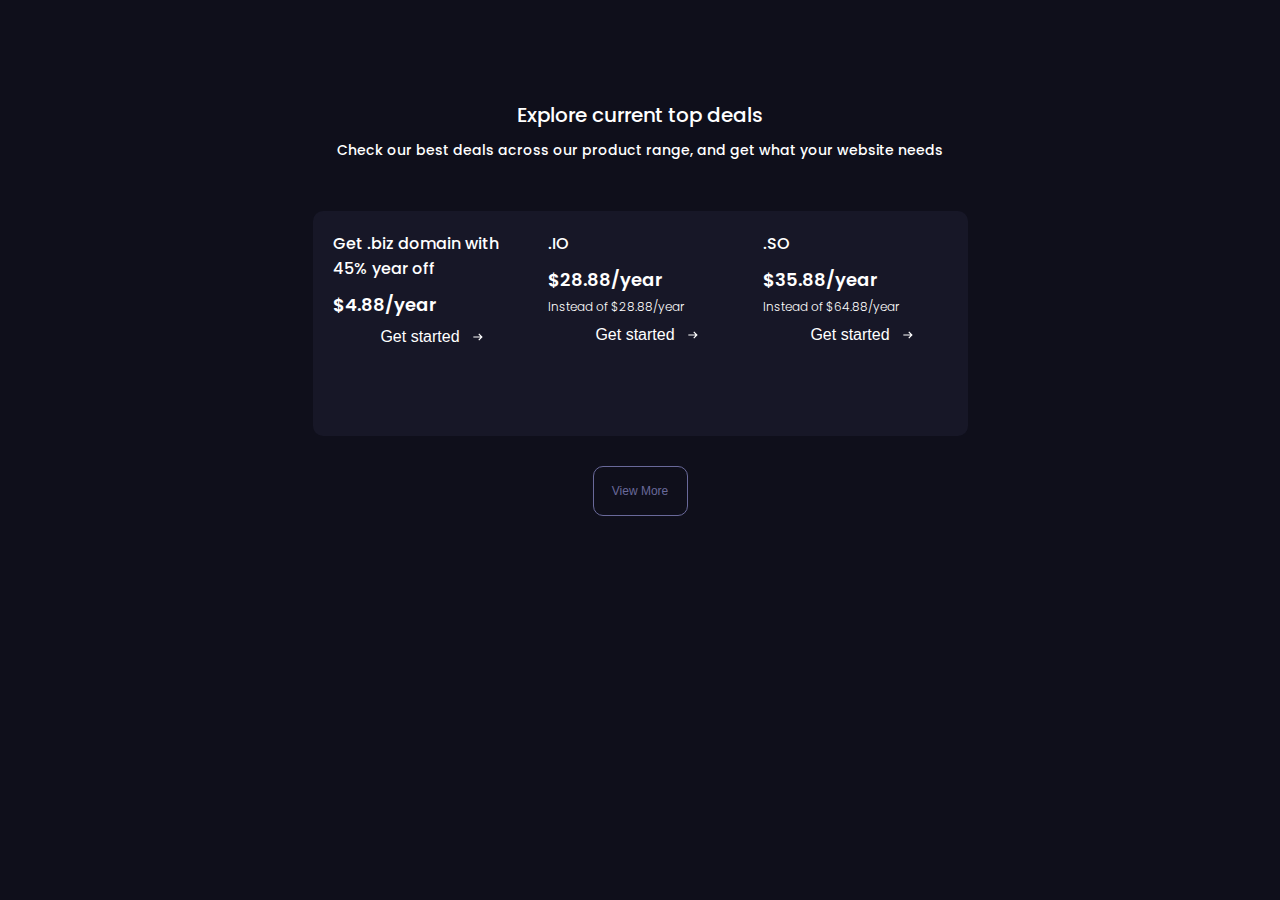
==== Task-2/index.html @ b44c580e "first commit" ====
<!DOCTYPE html>
<html lang="en">

<head>
    <meta charset="UTF-8">
    <meta name="viewport" content="width=device-width, initial-scale=1.0">
    <title>After-Before</title>
    <link rel="stylesheet" href="./style.css">
</head>

<body>

    <h1 class="header">Explore current top deals</h1>
    <p class="paragraf">Check our best deals across our product range, and get what your website needs</p>

    <div class="container">

        <div class="container-bar">

            <p class="bar-paragraf">Get .biz domain with 45% year off</p>
            <h1 class="bar-price">$4.88/year</h1>

            <button class="get-started-btn">
                Get started
                <img src="./arrow/icons/icon.svg" alt="icon" class="icon-img">
            </button>

        </div>

        <div class="container-bar">

            <p class="bar-paragraf">.IO</p>
            <h1 class="bar-price">$28.88/year</h1>
            <p class="bar-comment">Instead of $28.88/year</p>
            
            <button class="get-started-btn">
                Get started
                <img src="./arrow/icons/icon.svg" alt="icon" class="icon-img">
            </button>

        </div>

        <div class="container-bar">

            <p class="bar-paragraf">.SO</p>
            <h1 class="bar-price">$35.88/year</h1>
            <p class="bar-comment">Instead of $64.88/year</p>
            
            <button class="get-started-btn">
                Get started
                <img src="./arrow/icons/icon.svg" alt="icon" class="icon-img">
            </button>

        </div>

    </div>

    <button class="custom-button">View More</button>


</body>

</html>
---- Task-2/style.css ----
@import url('https://fonts.googleapis.com/css2?family=Poppins:ital,wght@0,100;0,200;0,300;0,400;0,600;0,700;0,800;0,900;1,100;1,200;1,300;1,400;1,500;1,600;1,700;1,800;1,900&display=swap');

* {
    margin: 0;
    padding: 0;
    box-sizing: border-box;
}

html {
    font-family: 'Poppins', sans-serif;
}

body {
    display: grid;
    place-items: center;
    background-color: #0F0F1B;
    color: #fff;
}

.header {
    margin: 100px 515px 0px;
    font-size: 20px;
    font-weight: 500;
}

.paragraf {
    margin: 10px 165px 0;
    font-size: 14px;
    font-weight: 500;
}

.container {
    display: grid;
    grid-template-columns: repeat(3, 185px);
    grid-template-rows: repeat(1, 185px);
    gap: 30px;
    margin-top: 50px;
    border-radius: 10px;
    padding: 20px 20px 20px 20px;
    background: #171727;
    text-align: center;

}

.container .container-bar .bar-paragraf {
    font-size: 16px;
    font-weight: 500;
    text-align: left;
}

.container .container-bar .bar-price {
    margin-top: 10px;
    font-size: 18px;
    font-weight: 600;
    text-align: left;
}

.container .container-bar .bar-comment {
    font-size: 12px;
    font-weight: 300;
    margin-top: 5px;
    text-align: left;
}

.get-started-btn {
    position: relative;
    padding: 10px 30px 10px 20px; 
    border: none;
    background-color: transparent;
    color: white; 
    font-size: 16px;
    cursor: pointer;
    transition: color 0.3s ease-in-out; 
    margin-bottom: 5px; 
}

.icon-img {
    position: absolute;
    top: 50%;
    right: 5px; 
    transform: translateY(-50%);
}

.container {
    position: relative;
}

.container input[type="text"] {
    position: absolute;
    bottom: 0;
    left: 0;
    transform: translate(-100%, 100%);
}

.custom-button {
    margin-top: 30px;
    border-radius: 10px;
    border: 1px solid #69699A;
    background: rgba(217, 217, 217, 0.00);
    width: 95px;
    height: 50px;
    color: #69699A;
    font-size: 12px;
    font-weight: 500;
    display: flex;
    align-items: center;
    justify-content: center;
    cursor: pointer;
    transition: background-color 0.3s ease-in-out, color 0.3s ease-in-out, border-color 0.3s ease-in-out;
  }
  
  .custom-button:hover {
    background-color: #D9D9D9;
    color: #333333;
    border-color: #D9D9D9;
  }
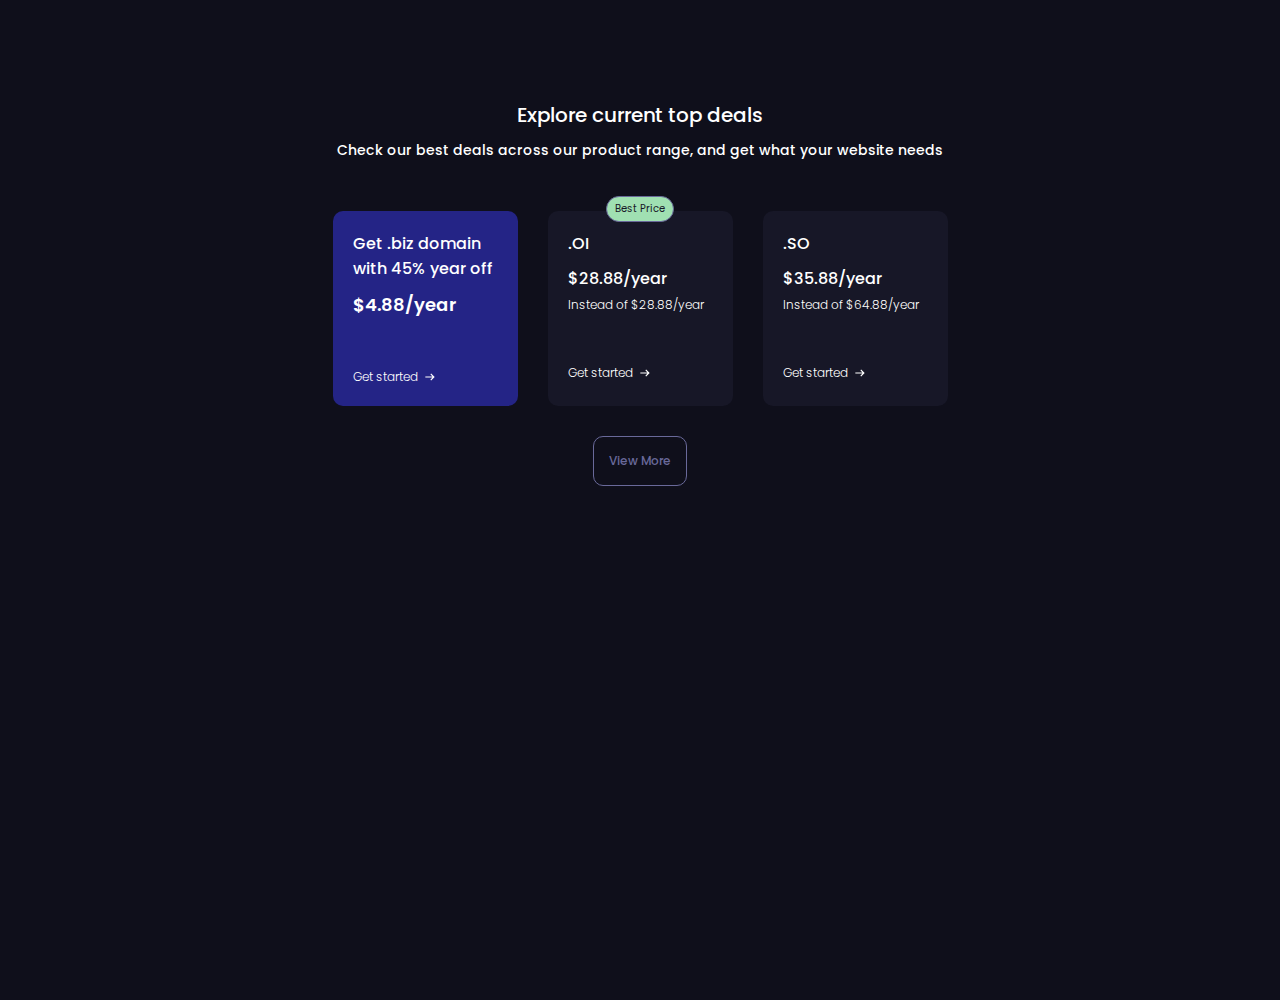
==== commit 5286cc46: "finshed" ====
--- a/Task-2/index.html
+++ b/Task-2/index.html
@@ -4,60 +4,64 @@
 <head>
     <meta charset="UTF-8">
     <meta name="viewport" content="width=device-width, initial-scale=1.0">
-    <title>After-Before</title>
     <link rel="stylesheet" href="./style.css">
+    <title>Document</title>
 </head>
 
 <body>
+    <div class="container">
+        <h2>Explore current top deals</h2>
+        <p>Check our best deals across our product range, and get what your website needs</p>
 
-    <h1 class="header">Explore current top deals</h1>
-    <p class="paragraf">Check our best deals across our product range, and get what your website needs</p>
+        <div class="grid-cards">
 
-    <div class="container">
+            <div class="card active">
+                <div class="head">
+                    <h3>Get .biz domain with 45% year off</h3>
+                    <p>$4.88/year</p>
+                </div>
 
-        <div class="container-bar">
+                <div class="footer">
+                    <a href="#">Get started</a>
+                    <img src="./assets/images/icons/arrow_right.svg" alt="">
+                </div>
 
-            <p class="bar-paragraf">Get .biz domain with 45% year off</p>
-            <h1 class="bar-price">$4.88/year</h1>
+            </div>
 
-            <button class="get-started-btn">
-                Get started
-                <img src="./arrow/icons/icon.svg" alt="icon" class="icon-img">
-            </button>
+
+            <div class="card">
+                <div class="head">
+                    <h2>.OI</h2>
+                    <h3>$28.88/year</h3>
+                    <p >Instead of $28.88/year</p>
+                </div>
+
+                <div class="footer">
+                    <a href="#">Get started</a>
+                    <img src="./assets/images/icons/arrow_right.svg" alt="">
+                </div>
+
+            </div>
+
+
+            <div class="card">
+                <div class="head">
+                    <h2>.SO</h2>
+                    <h3>$35.88/year</h3>
+                    <p>Instead of $64.88/year</p>
+                </div>
+
+                <div class="footer">
+                    <a href="#">Get started</a>
+                    <img src="./assets/images/icons/arrow_right.svg" alt="">
+                </div>
+
+            </div>
 
         </div>
 
-        <div class="container-bar">
-
-            <p class="bar-paragraf">.IO</p>
-            <h1 class="bar-price">$28.88/year</h1>
-            <p class="bar-comment">Instead of $28.88/year</p>
-            
-            <button class="get-started-btn">
-                Get started
-                <img src="./arrow/icons/icon.svg" alt="icon" class="icon-img">
-            </button>
-
-        </div>
-
-        <div class="container-bar">
-
-            <p class="bar-paragraf">.SO</p>
-            <h1 class="bar-price">$35.88/year</h1>
-            <p class="bar-comment">Instead of $64.88/year</p>
-            
-            <button class="get-started-btn">
-                Get started
-                <img src="./arrow/icons/icon.svg" alt="icon" class="icon-img">
-            </button>
-
-        </div>
-
+        <button>View More</button>
     </div>
-
-    <button class="custom-button">View More</button>
-
-
 </body>
 
 </html>--- a/Task-2/style.css
+++ b/Task-2/style.css
@@ -1,117 +1,140 @@
-@import url('https://fonts.googleapis.com/css2?family=Poppins:ital,wght@0,100;0,200;0,300;0,400;0,600;0,700;0,800;0,900;1,100;1,200;1,300;1,400;1,500;1,600;1,700;1,800;1,900&display=swap');
+@import url('https://fonts.googleapis.com/css2?family=Poppins:wght@100;200;300;400;500;600;700;800;900&display=swap');
 
 * {
     margin: 0;
     padding: 0;
     box-sizing: border-box;
-}
-
-html {
     font-family: 'Poppins', sans-serif;
 }
 
 body {
-    display: grid;
-    place-items: center;
-    background-color: #0F0F1B;
-    color: #fff;
+    color: #FFF;
+    background: #0F0F1B;
+    min-height: 100vh;
+    margin: 0 auto;
 }
 
-.header {
-    margin: 100px 515px 0px;
+.container {
+    width: 100%;
+    margin-top: 100px;
+    display: flex;
+    flex-direction: column;
+    justify-content: center;
+    align-items: center;
+}
+
+.container h2 {
     font-size: 20px;
+    font-weight: 500;
+    margin-bottom: 10px;
+}
+
+.container p {
+    font-size: 14px;
+    font-weight: 500;
+    margin-bottom: 50px;
+}
+
+.container .grid-cards {
+    display: grid;
+    grid-template-columns: repeat(3, 1fr);
+    grid-template-rows: 1fr;
+    grid-gap: 30px;
+    position: relative;
+}
+
+.container .grid-cards .card {
+    width: 100%;
+    max-width: 185px;
+    border-radius: 10px;
+    padding: 20px;
+    background: #171727;
+    display: flex;
+    flex-direction: column;
+    position: relative;
+    /* Eklendi */
+}
+
+.container .grid-cards .card h3 {
+    font-size: 16px;
+    font-weight: 500;
+    margin-bottom: 5px;
+}
+
+.container .grid-cards .card h2 {
+    font-size: 16px;
     font-weight: 500;
 }
 
-.paragraf {
-    margin: 10px 165px 0;
-    font-size: 14px;
-    font-weight: 500;
+.container .grid-cards .card p {
+    font-size: 12px;
+    font-weight: 300;
 }
 
-.container {
-    display: grid;
-    grid-template-columns: repeat(3, 185px);
-    grid-template-rows: repeat(1, 185px);
-    gap: 30px;
-    margin-top: 50px;
+.container .grid-cards .footer a {
+    text-decoration: none;
+    color: inherit;
+    font-size: 12px;
+    font-weight: 300;
+}
+
+.container .grid-cards .active {
+    background: #242486;
+}
+
+.container .grid-cards .active p {
+    margin-top: 10px;
+    font-size: 18px;
+    font-weight: 600;
+}
+
+/* Before pseudo-element stil tanımı */
+.container .grid-cards .card:nth-child(2)::before {
+    content: "Best Price";
+    color: #171727;
+    font-size: 10px;
+    font-weight: 400;
+    display: block;
+    padding: 4px 8px;
+    border-radius: 20px;
+    border: 1px solid #69699A;
+    background: #A0E0B2;
+    position: absolute;
+    top: -15px;
+    left: 50%;
+    transform: translateX(-50%);
+    z-index: 1;
+}
+
+
+.container button {
+    margin-top: 30px;
+    color: #69699A;
+    font-size: 12px;
+    font-weight: 500;
+    padding: 15px;
     border-radius: 10px;
-    padding: 20px 20px 20px 20px;
-    background: #171727;
-    text-align: center;
+    border: 1px solid #69699A;
+    background: rgba(217, 217, 217, 0.00);
+}
+
+.container button:hover{
+    background: #69699A;
+    color: #FFF;
+    cursor: pointer;
+    transition: 0.5s;
+    border: 1px solid #69699A;
 
 }
 
-.container .container-bar .bar-paragraf {
-    font-size: 16px;
-    font-weight: 500;
-    text-align: left;
+.container img:hover{
+    transform: scale(1.2);
+    transition: 0.5s;
+    cursor: pointer;
 }
 
-.container .container-bar .bar-price {
-    margin-top: 10px;
-    font-size: 18px;
-    font-weight: 600;
-    text-align: left;
-}
-
-.container .container-bar .bar-comment {
-    font-size: 12px;
-    font-weight: 300;
-    margin-top: 5px;
-    text-align: left;
-}
-
-.get-started-btn {
-    position: relative;
-    padding: 10px 30px 10px 20px; 
-    border: none;
-    background-color: transparent;
-    color: white; 
-    font-size: 16px;
-    cursor: pointer;
-    transition: color 0.3s ease-in-out; 
-    margin-bottom: 5px; 
-}
-
-.icon-img {
-    position: absolute;
-    top: 50%;
-    right: 5px; 
-    transform: translateY(-50%);
-}
-
-.container {
-    position: relative;
-}
-
-.container input[type="text"] {
-    position: absolute;
-    bottom: 0;
-    left: 0;
-    transform: translate(-100%, 100%);
-}
-
-.custom-button {
-    margin-top: 30px;
-    border-radius: 10px;
-    border: 1px solid #69699A;
-    background: rgba(217, 217, 217, 0.00);
-    width: 95px;
-    height: 50px;
-    color: #69699A;
-    font-size: 12px;
-    font-weight: 500;
+.container .footer{
     display: flex;
+    gap: 5px;
     align-items: center;
-    justify-content: center;
-    cursor: pointer;
-    transition: background-color 0.3s ease-in-out, color 0.3s ease-in-out, border-color 0.3s ease-in-out;
-  }
-  
-  .custom-button:hover {
-    background-color: #D9D9D9;
-    color: #333333;
-    border-color: #D9D9D9;
-  }
-  +}